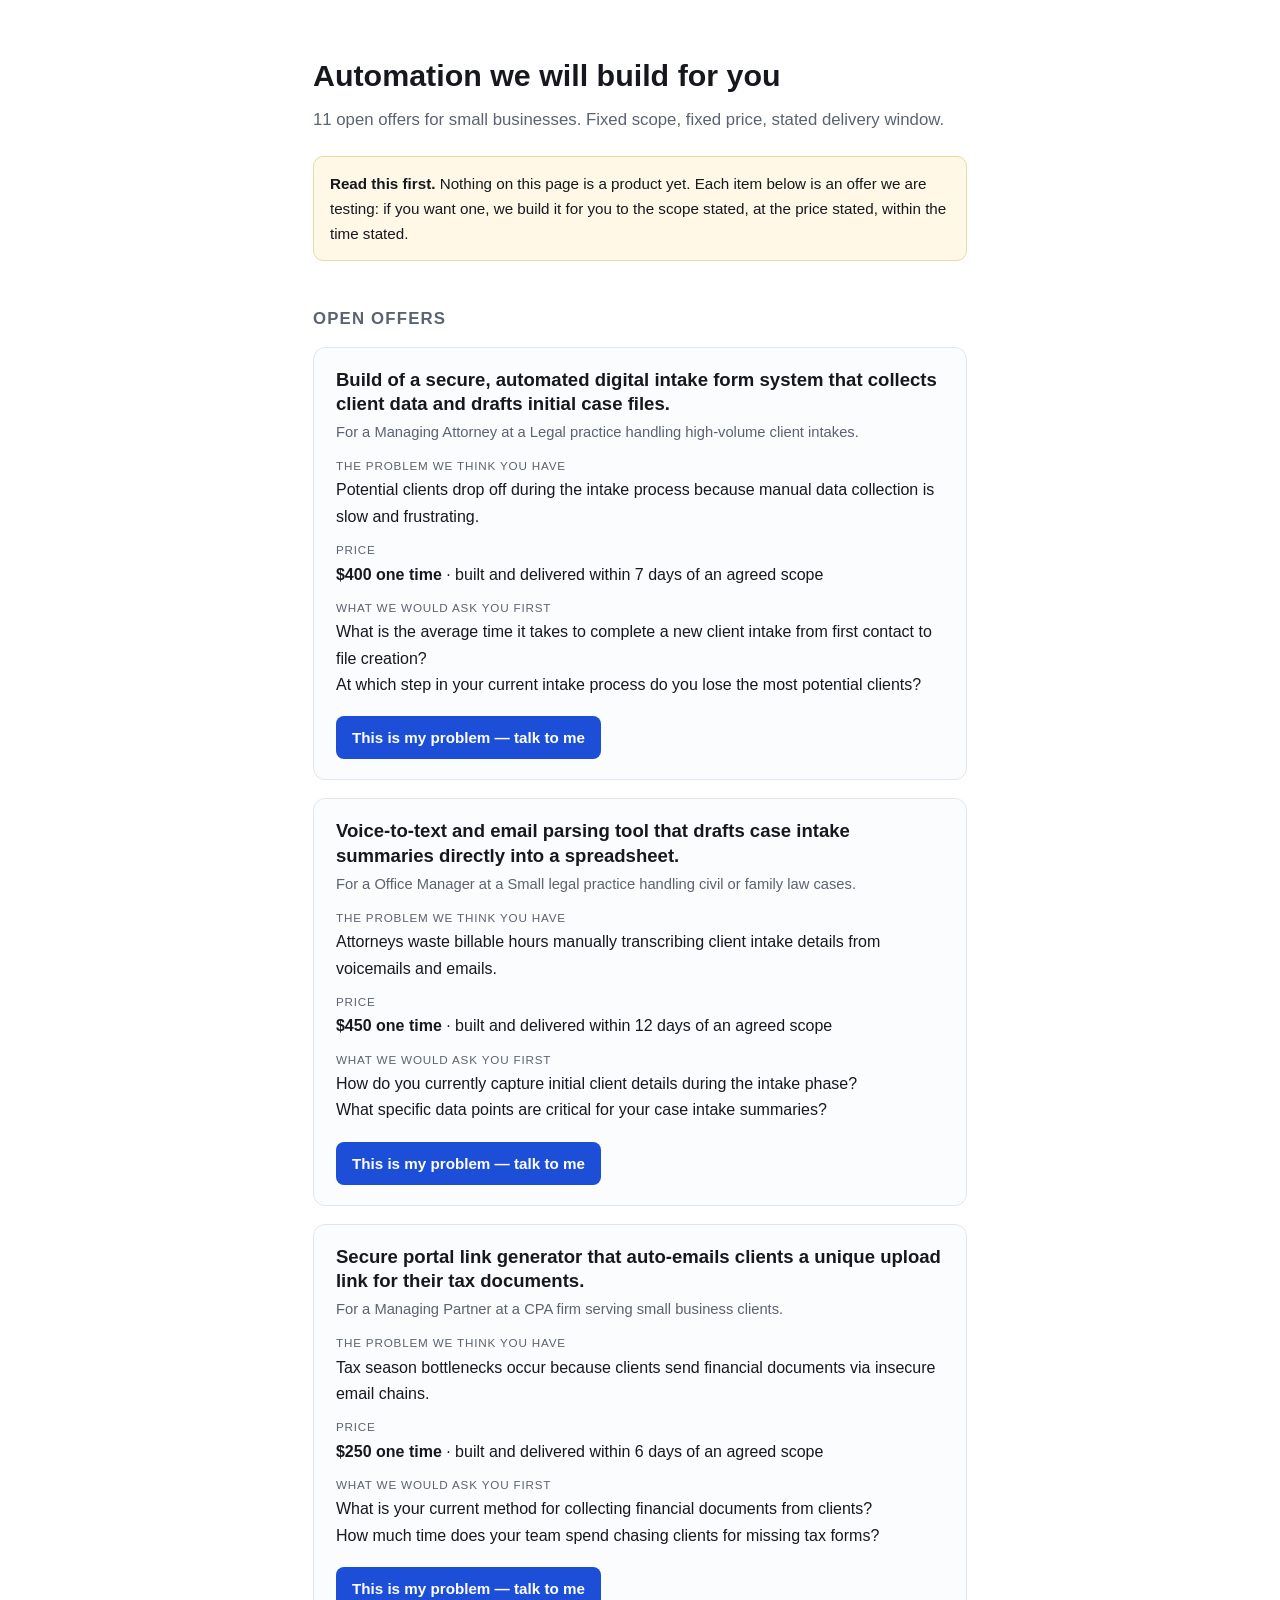
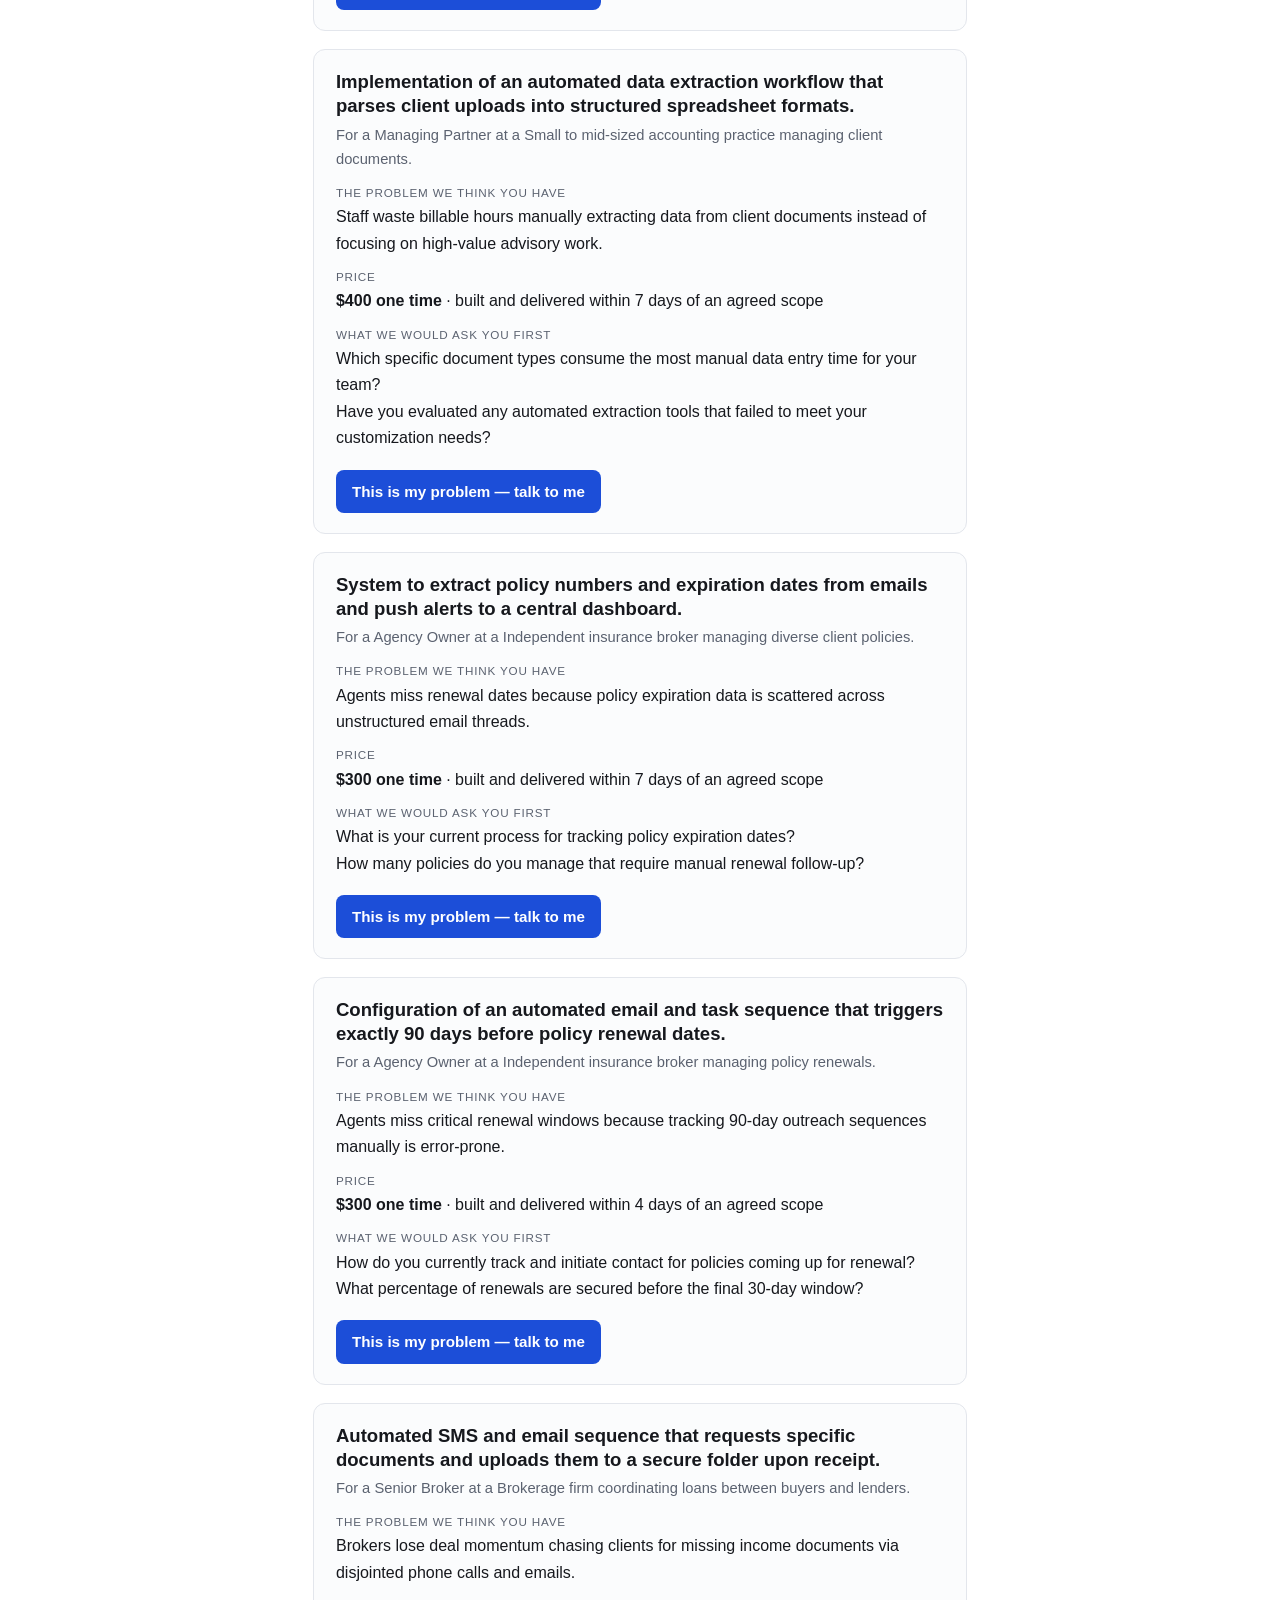
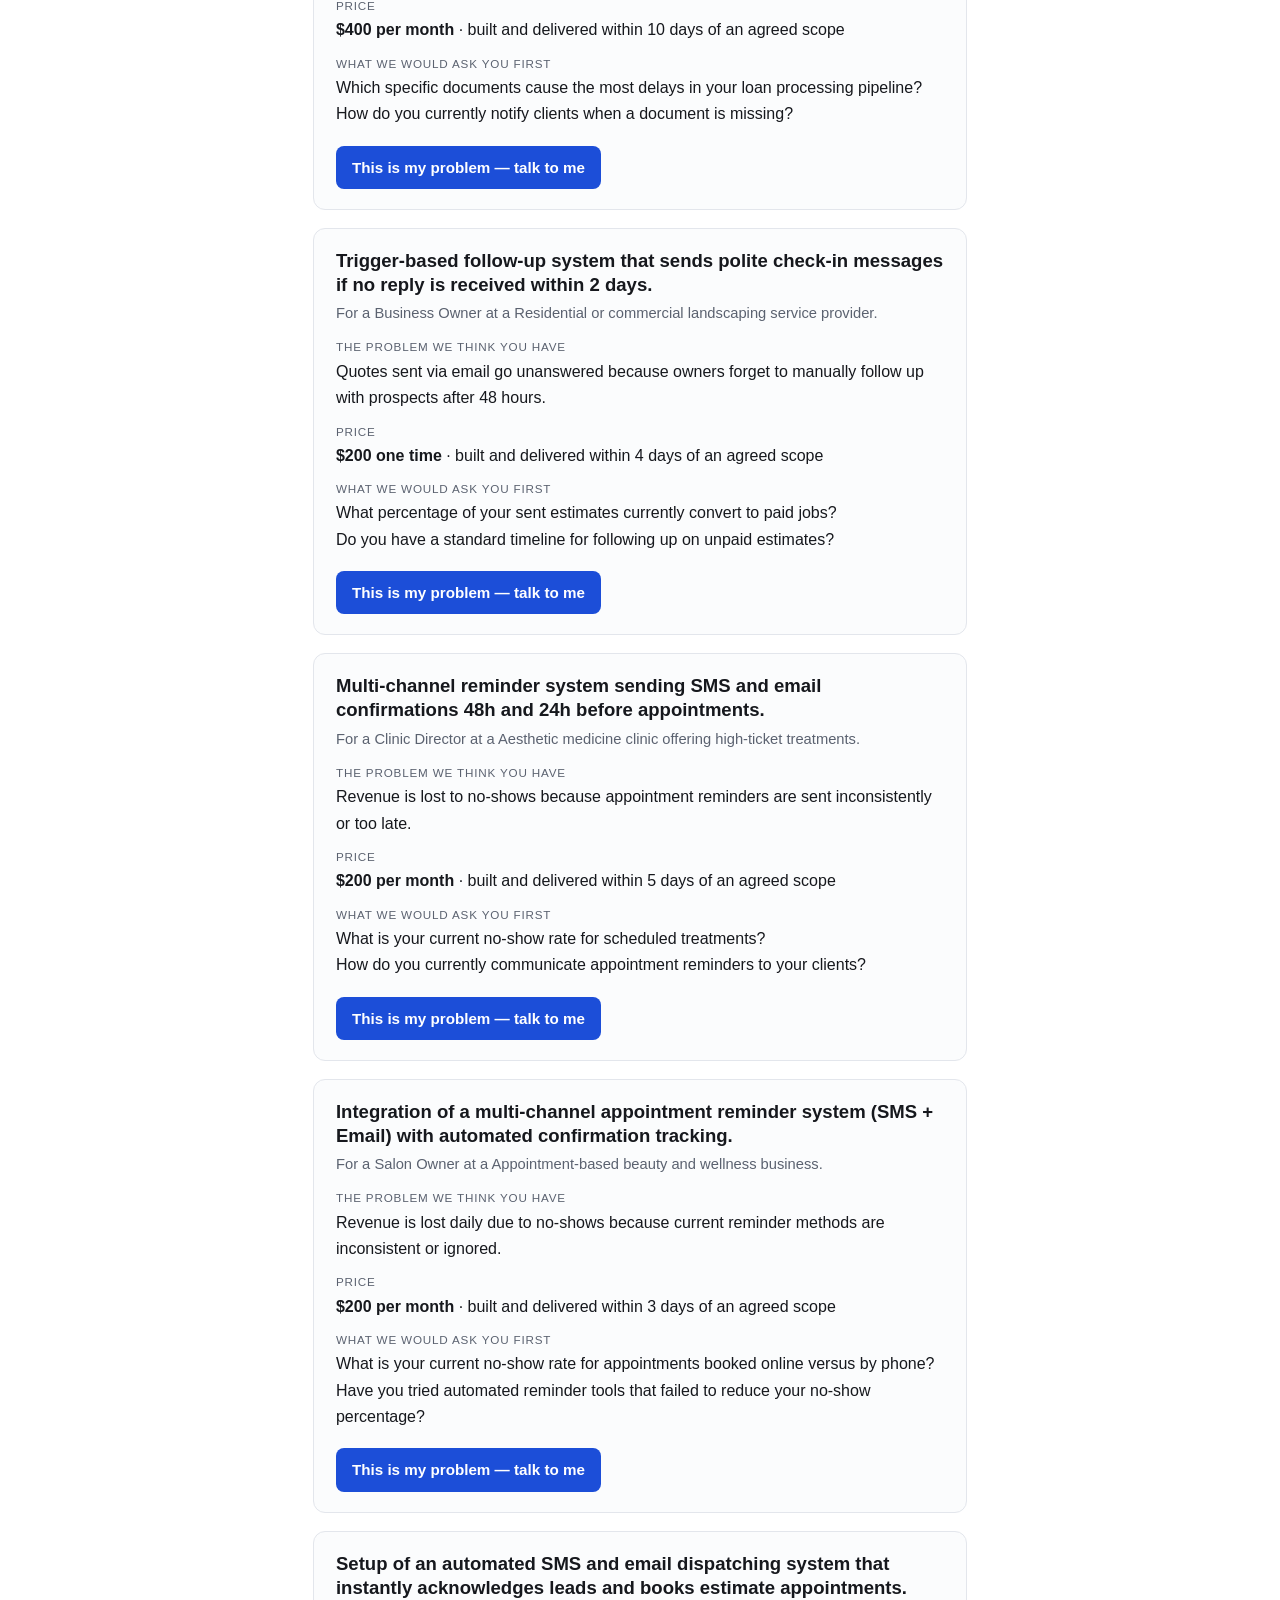
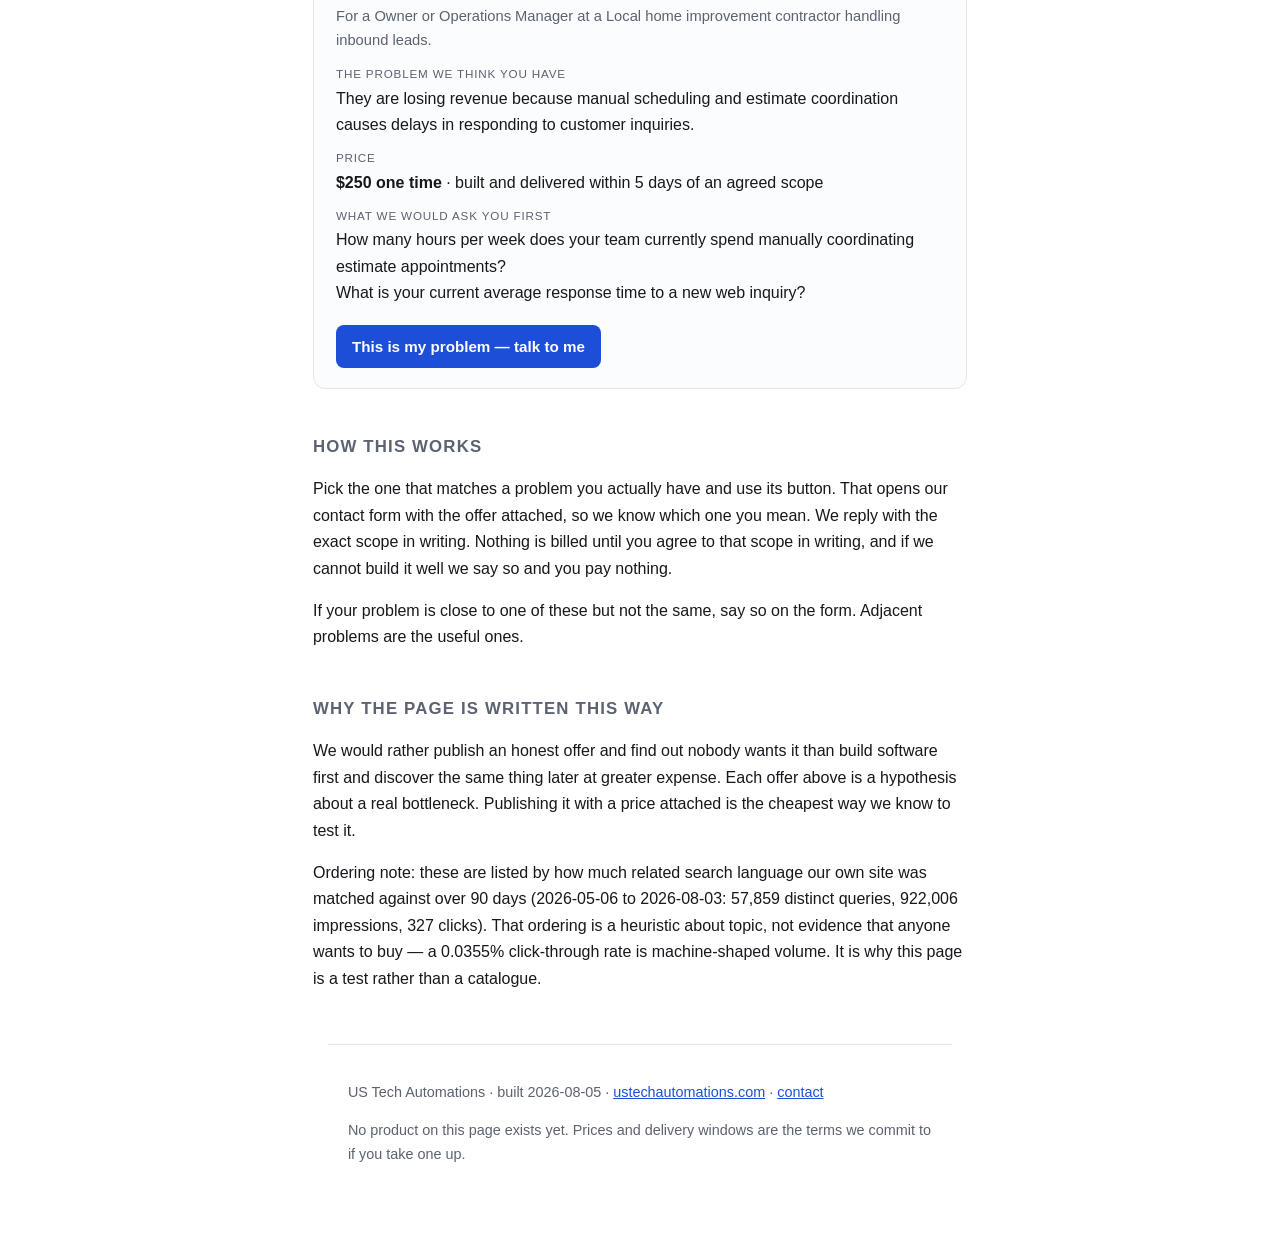
==== index.html @ 20fbf30a "Publish demand foundry offer test: 11 priced offers with named buyers Generated by outreach/foundry/" ====
<!doctype html>
<html lang="en">
<head>
<meta charset="utf-8">
<meta name="viewport" content="width=device-width,initial-scale=1">
<title>Automation we will build for you &mdash; 11 open offers | US Tech Automations</title>
<meta name="description" content="11 specific automation builds we are offering to small businesses, each with a fixed price, a fixed scope and a delivery window. Nothing here is a product yet.">
<link rel="canonical" href="https://ustechautomations.github.io/demand-foundry-offers/">
<meta property="og:title" content="Automation we will build for you — 11 open offers">
<meta property="og:description" content="Fixed price, fixed scope, stated delivery window. Nothing here is a product yet.">
<meta property="og:type" content="website">
<meta property="og:url" content="https://ustechautomations.github.io/demand-foundry-offers/">
<style>
:root{--bg:#ffffff;--fg:#16181d;--muted:#5b6270;--line:#e3e6ec;--card:#fbfcfd;
--accent:#1c4ed8;--accent-fg:#ffffff;--warn-bg:#fff8e6;--warn-line:#e8d9a8}
@media (prefers-color-scheme:dark){:root{--bg:#0f1115;--fg:#e8eaef;--muted:#9aa3b2;
--line:#262b34;--card:#161922;--accent:#6f9bff;--accent-fg:#0f1115;
--warn-bg:#241f10;--warn-line:#4a3f1d}}
*{box-sizing:border-box}
body{margin:0;background:var(--bg);color:var(--fg);
font:16px/1.65 -apple-system,BlinkMacSystemFont,"Segoe UI",Roboto,Helvetica,Arial,sans-serif}
.wrap{max-width:notused}
main,header,footer{max-width:78ch;margin:0 auto;padding:0 20px}
header{padding-top:56px}
h1{font-size:1.9rem;line-height:1.25;margin:0 0 12px}
.sub{color:var(--muted);font-size:1.05rem;margin:0 0 22px}
.note{background:var(--warn-bg);border:1px solid var(--warn-line);
border-radius:10px;padding:14px 16px;margin:0 0 34px;font-size:.95rem}
h2.sec{font-size:1.05rem;text-transform:uppercase;letter-spacing:.07em;
color:var(--muted);margin:44px 0 14px;font-weight:600}
.card{border:1px solid var(--line);background:var(--card);border-radius:12px;
padding:20px 22px;margin:0 0 18px}
.card h3{margin:0 0 4px;font-size:1.16rem;line-height:1.3}
.who{color:var(--muted);font-size:.92rem;margin:0 0 12px}
.row{margin:0 0 10px}
.lbl{display:block;font-size:.73rem;text-transform:uppercase;letter-spacing:.07em;
color:var(--muted);margin-bottom:2px}
.price{font-variant-numeric:tabular-nums;font-weight:600}
.cta{display:inline-block;margin-top:8px;background:var(--accent);
color:var(--accent-fg);text-decoration:none;padding:9px 16px;border-radius:8px;
font-weight:600;font-size:.95rem}
.cta:hover{filter:brightness(1.08)}
footer{color:var(--muted);font-size:.9rem;border-top:1px solid var(--line);
margin-top:52px;padding-top:22px;padding-bottom:60px}
a{color:var(--accent)}
code{background:var(--card);border:1px solid var(--line);border-radius:4px;
padding:1px 5px;font-size:.88em}
</style>
</head>
<body>
<header>
  <h1>Automation we will build for you</h1>
  <p class="sub">11 open offers for small businesses. Fixed scope, fixed price,
     stated delivery window.</p>
  <div class="note"><strong>Read this first.</strong> Nothing on this page is a product yet. Each item below is an offer we are testing: if you want one, we build it for you to the scope stated, at the price stated, within the time stated.</div>
</header>
<main>
  <h2 class="sec">Open offers</h2>
      <article class="card" id="law-firm-client-intake-automation">
        <h3>Build of a secure, automated digital intake form system that collects client data and drafts initial case files.</h3>
        <p class="who">For a Managing Attorney at a Legal practice handling high-volume client intakes.</p>
        <div class="row"><span class="lbl">The problem we think you have</span>
          Potential clients drop off during the intake process because manual data collection is slow and frustrating.</div>
        <div class="row"><span class="lbl">Price</span>
          <span class="price">$400 one time</span>
          &middot; built and delivered within 7 days
          of an agreed scope</div>
        <div class='row'><span class='lbl'>What we would ask you first</span><div>What is the average time it takes to complete a new client intake from first contact to file creation?</div> <div>At which step in your current intake process do you lose the most potential clients?</div></div>
        <a class="cta" href="https://ustechautomations.com/partner?interest=law-firm-client-intake-automation">This is my problem &mdash; talk to me</a>
      </article>
      <article class="card" id="law-firm-intake-form-automation">
        <h3>Voice-to-text and email parsing tool that drafts case intake summaries directly into a spreadsheet.</h3>
        <p class="who">For a Office Manager at a Small legal practice handling civil or family law cases.</p>
        <div class="row"><span class="lbl">The problem we think you have</span>
          Attorneys waste billable hours manually transcribing client intake details from voicemails and emails.</div>
        <div class="row"><span class="lbl">Price</span>
          <span class="price">$450 one time</span>
          &middot; built and delivered within 12 days
          of an agreed scope</div>
        <div class='row'><span class='lbl'>What we would ask you first</span><div>How do you currently capture initial client details during the intake phase?</div> <div>What specific data points are critical for your case intake summaries?</div></div>
        <a class="cta" href="https://ustechautomations.com/partner?interest=law-firm-intake-form-automation">This is my problem &mdash; talk to me</a>
      </article>
      <article class="card" id="accountant-client-document-gateway">
        <h3>Secure portal link generator that auto-emails clients a unique upload link for their tax documents.</h3>
        <p class="who">For a Managing Partner at a CPA firm serving small business clients.</p>
        <div class="row"><span class="lbl">The problem we think you have</span>
          Tax season bottlenecks occur because clients send financial documents via insecure email chains.</div>
        <div class="row"><span class="lbl">Price</span>
          <span class="price">$250 one time</span>
          &middot; built and delivered within 6 days
          of an agreed scope</div>
        <div class='row'><span class='lbl'>What we would ask you first</span><div>What is your current method for collecting financial documents from clients?</div> <div>How much time does your team spend chasing clients for missing tax forms?</div></div>
        <a class="cta" href="https://ustechautomations.com/partner?interest=accountant-client-document-gateway">This is my problem &mdash; talk to me</a>
      </article>
      <article class="card" id="accounting-firm-doc-extraction-pipeline">
        <h3>Implementation of an automated data extraction workflow that parses client uploads into structured spreadsheet formats.</h3>
        <p class="who">For a Managing Partner at a Small to mid-sized accounting practice managing client documents.</p>
        <div class="row"><span class="lbl">The problem we think you have</span>
          Staff waste billable hours manually extracting data from client documents instead of focusing on high-value advisory work.</div>
        <div class="row"><span class="lbl">Price</span>
          <span class="price">$400 one time</span>
          &middot; built and delivered within 7 days
          of an agreed scope</div>
        <div class='row'><span class='lbl'>What we would ask you first</span><div>Which specific document types consume the most manual data entry time for your team?</div> <div>Have you evaluated any automated extraction tools that failed to meet your customization needs?</div></div>
        <a class="cta" href="https://ustechautomations.com/partner?interest=accounting-firm-doc-extraction-pipeline">This is my problem &mdash; talk to me</a>
      </article>
      <article class="card" id="insurance-agency-policy-renewal-tracker">
        <h3>System to extract policy numbers and expiration dates from emails and push alerts to a central dashboard.</h3>
        <p class="who">For a Agency Owner at a Independent insurance broker managing diverse client policies.</p>
        <div class="row"><span class="lbl">The problem we think you have</span>
          Agents miss renewal dates because policy expiration data is scattered across unstructured email threads.</div>
        <div class="row"><span class="lbl">Price</span>
          <span class="price">$300 one time</span>
          &middot; built and delivered within 7 days
          of an agreed scope</div>
        <div class='row'><span class='lbl'>What we would ask you first</span><div>What is your current process for tracking policy expiration dates?</div> <div>How many policies do you manage that require manual renewal follow-up?</div></div>
        <a class="cta" href="https://ustechautomations.com/partner?interest=insurance-agency-policy-renewal-tracker">This is my problem &mdash; talk to me</a>
      </article>
      <article class="card" id="insurance-agency-renewal-sequence-bot">
        <h3>Configuration of an automated email and task sequence that triggers exactly 90 days before policy renewal dates.</h3>
        <p class="who">For a Agency Owner at a Independent insurance broker managing policy renewals.</p>
        <div class="row"><span class="lbl">The problem we think you have</span>
          Agents miss critical renewal windows because tracking 90-day outreach sequences manually is error-prone.</div>
        <div class="row"><span class="lbl">Price</span>
          <span class="price">$300 one time</span>
          &middot; built and delivered within 4 days
          of an agreed scope</div>
        <div class='row'><span class='lbl'>What we would ask you first</span><div>How do you currently track and initiate contact for policies coming up for renewal?</div> <div>What percentage of renewals are secured before the final 30-day window?</div></div>
        <a class="cta" href="https://ustechautomations.com/partner?interest=insurance-agency-renewal-sequence-bot">This is my problem &mdash; talk to me</a>
      </article>
      <article class="card" id="mortgage-broker-doc-collection-bot">
        <h3>Automated SMS and email sequence that requests specific documents and uploads them to a secure folder upon receipt.</h3>
        <p class="who">For a Senior Broker at a Brokerage firm coordinating loans between buyers and lenders.</p>
        <div class="row"><span class="lbl">The problem we think you have</span>
          Brokers lose deal momentum chasing clients for missing income documents via disjointed phone calls and emails.</div>
        <div class="row"><span class="lbl">Price</span>
          <span class="price">$400 per month</span>
          &middot; built and delivered within 10 days
          of an agreed scope</div>
        <div class='row'><span class='lbl'>What we would ask you first</span><div>Which specific documents cause the most delays in your loan processing pipeline?</div> <div>How do you currently notify clients when a document is missing?</div></div>
        <a class="cta" href="https://ustechautomations.com/partner?interest=mortgage-broker-doc-collection-bot">This is my problem &mdash; talk to me</a>
      </article>
      <article class="card" id="landscaper-estimate-follow-up-system">
        <h3>Trigger-based follow-up system that sends polite check-in messages if no reply is received within 2 days.</h3>
        <p class="who">For a Business Owner at a Residential or commercial landscaping service provider.</p>
        <div class="row"><span class="lbl">The problem we think you have</span>
          Quotes sent via email go unanswered because owners forget to manually follow up with prospects after 48 hours.</div>
        <div class="row"><span class="lbl">Price</span>
          <span class="price">$200 one time</span>
          &middot; built and delivered within 4 days
          of an agreed scope</div>
        <div class='row'><span class='lbl'>What we would ask you first</span><div>What percentage of your sent estimates currently convert to paid jobs?</div> <div>Do you have a standard timeline for following up on unpaid estimates?</div></div>
        <a class="cta" href="https://ustechautomations.com/partner?interest=landscaper-estimate-follow-up-system">This is my problem &mdash; talk to me</a>
      </article>
      <article class="card" id="medical-spa-appointment-reminder-flow">
        <h3>Multi-channel reminder system sending SMS and email confirmations 48h and 24h before appointments.</h3>
        <p class="who">For a Clinic Director at a Aesthetic medicine clinic offering high-ticket treatments.</p>
        <div class="row"><span class="lbl">The problem we think you have</span>
          Revenue is lost to no-shows because appointment reminders are sent inconsistently or too late.</div>
        <div class="row"><span class="lbl">Price</span>
          <span class="price">$200 per month</span>
          &middot; built and delivered within 5 days
          of an agreed scope</div>
        <div class='row'><span class='lbl'>What we would ask you first</span><div>What is your current no-show rate for scheduled treatments?</div> <div>How do you currently communicate appointment reminders to your clients?</div></div>
        <a class="cta" href="https://ustechautomations.com/partner?interest=medical-spa-appointment-reminder-flow">This is my problem &mdash; talk to me</a>
      </article>
      <article class="card" id="spa-salon-no-show-reduction-system">
        <h3>Integration of a multi-channel appointment reminder system (SMS + Email) with automated confirmation tracking.</h3>
        <p class="who">For a Salon Owner at a Appointment-based beauty and wellness business.</p>
        <div class="row"><span class="lbl">The problem we think you have</span>
          Revenue is lost daily due to no-shows because current reminder methods are inconsistent or ignored.</div>
        <div class="row"><span class="lbl">Price</span>
          <span class="price">$200 per month</span>
          &middot; built and delivered within 3 days
          of an agreed scope</div>
        <div class='row'><span class='lbl'>What we would ask you first</span><div>What is your current no-show rate for appointments booked online versus by phone?</div> <div>Have you tried automated reminder tools that failed to reduce your no-show percentage?</div></div>
        <a class="cta" href="https://ustechautomations.com/partner?interest=spa-salon-no-show-reduction-system">This is my problem &mdash; talk to me</a>
      </article>
      <article class="card" id="window-install-lead-response-automation">
        <h3>Setup of an automated SMS and email dispatching system that instantly acknowledges leads and books estimate appointments.</h3>
        <p class="who">For a Owner or Operations Manager at a Local home improvement contractor handling inbound leads.</p>
        <div class="row"><span class="lbl">The problem we think you have</span>
          They are losing revenue because manual scheduling and estimate coordination causes delays in responding to customer inquiries.</div>
        <div class="row"><span class="lbl">Price</span>
          <span class="price">$250 one time</span>
          &middot; built and delivered within 5 days
          of an agreed scope</div>
        <div class='row'><span class='lbl'>What we would ask you first</span><div>How many hours per week does your team currently spend manually coordinating estimate appointments?</div> <div>What is your current average response time to a new web inquiry?</div></div>
        <a class="cta" href="https://ustechautomations.com/partner?interest=window-install-lead-response-automation">This is my problem &mdash; talk to me</a>
      </article>
  <h2 class="sec">How this works</h2>
  <p>Pick the one that matches a problem you actually have and use its button.
     That opens our contact form with the offer attached, so we know which one
     you mean. We reply with the exact scope in writing. Nothing is billed
     until you agree to that scope in writing, and if we cannot build it well
     we say so and you pay nothing.</p>
  <p>If your problem is close to one of these but not the same, say so on the
     form. Adjacent problems are the useful ones.</p>
  <h2 class="sec">Why the page is written this way</h2>
  <p>We would rather publish an honest offer and find out nobody wants it than
     build software first and discover the same thing later at greater expense.
     Each offer above is a hypothesis about a real bottleneck. Publishing it
     with a price attached is the cheapest way we know to test it.</p>
  <p>Ordering note: these are listed by how much related search language our own site was matched against over 90 days (2026-05-06 to 2026-08-03: 57,859 distinct queries, 922,006 impressions, 327 clicks). That ordering is a heuristic about topic, not evidence that anyone wants to buy — a 0.0355% click-through rate is machine-shaped volume. It is why this page is a test rather than a catalogue.</p>
</main>
<footer>
  <p>US Tech Automations &middot; built 2026-08-05 &middot;
     <a href="https://ustechautomations.com/">ustechautomations.com</a> &middot;
     <a href="https://ustechautomations.com/partner">contact</a></p>
  <p>No product on this page exists yet. Prices and delivery windows are the
     terms we commit to if you take one up.</p>
</footer>
</body>
</html>
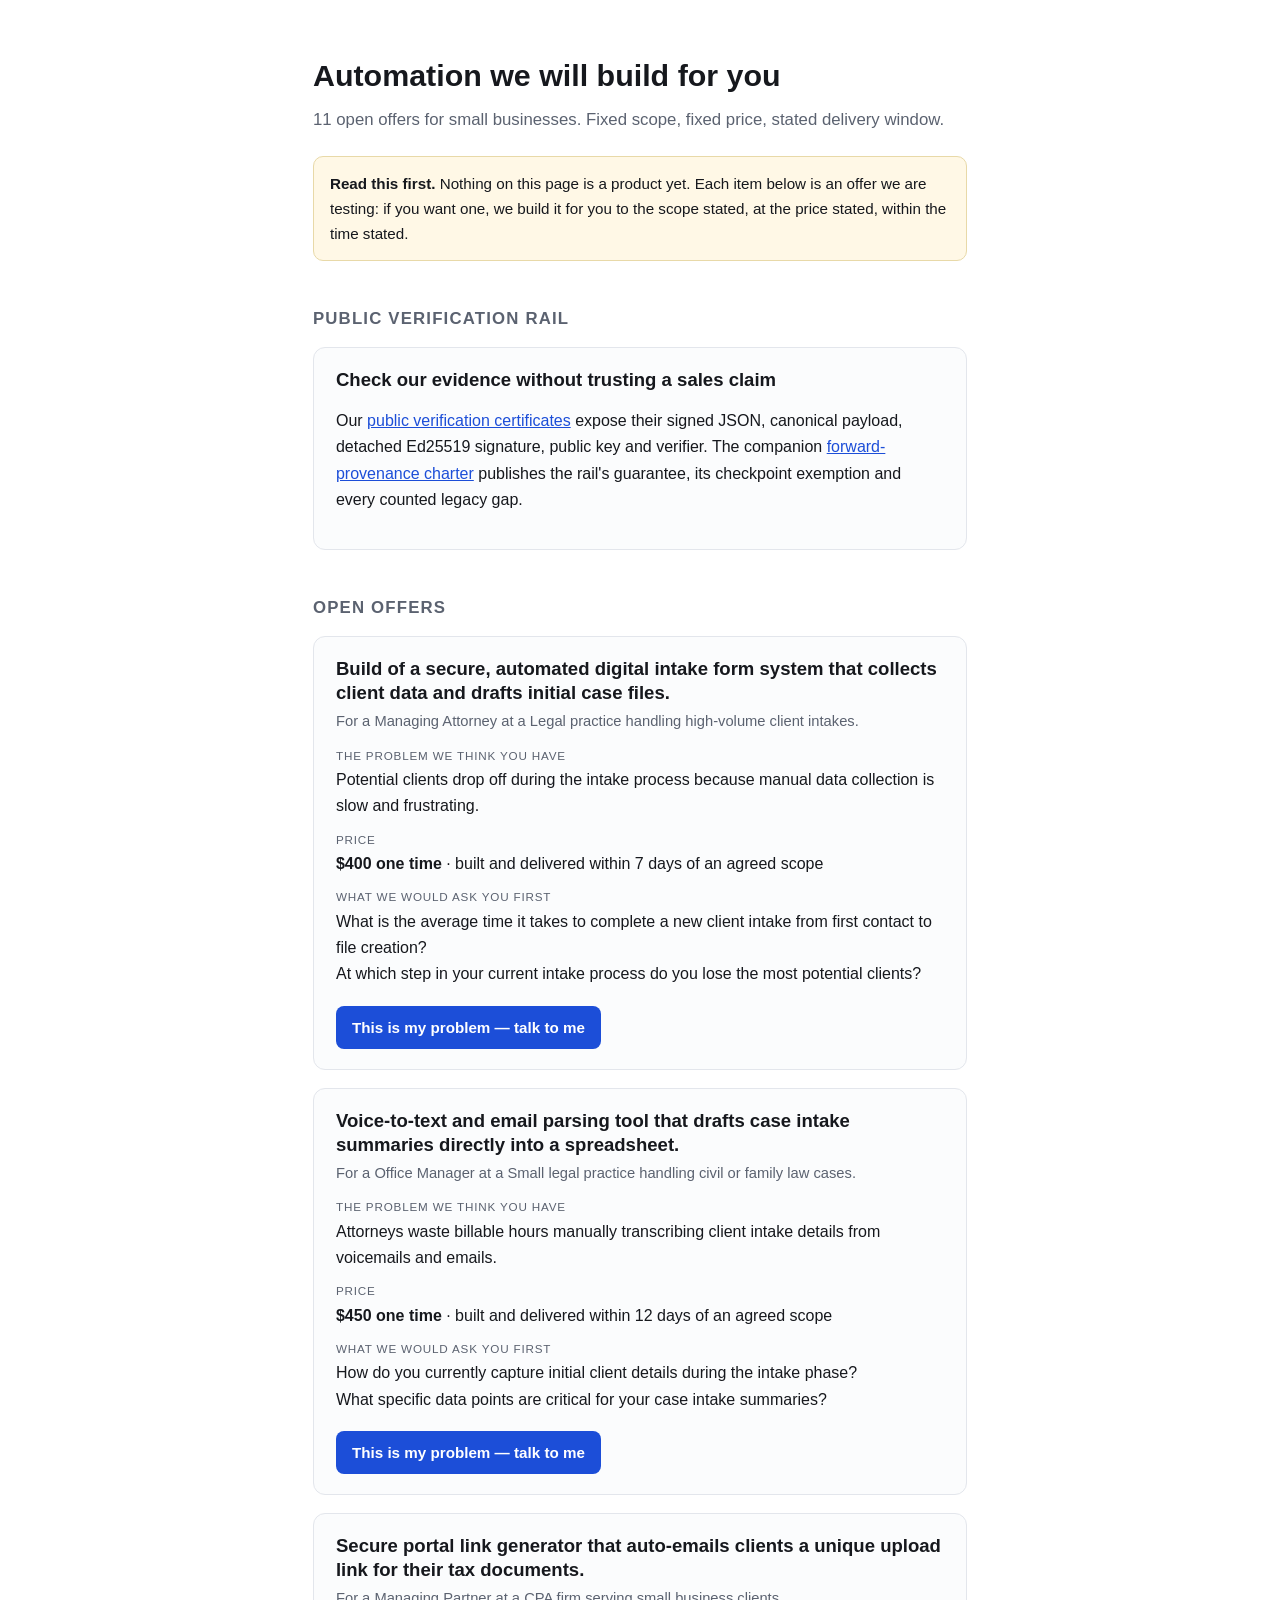
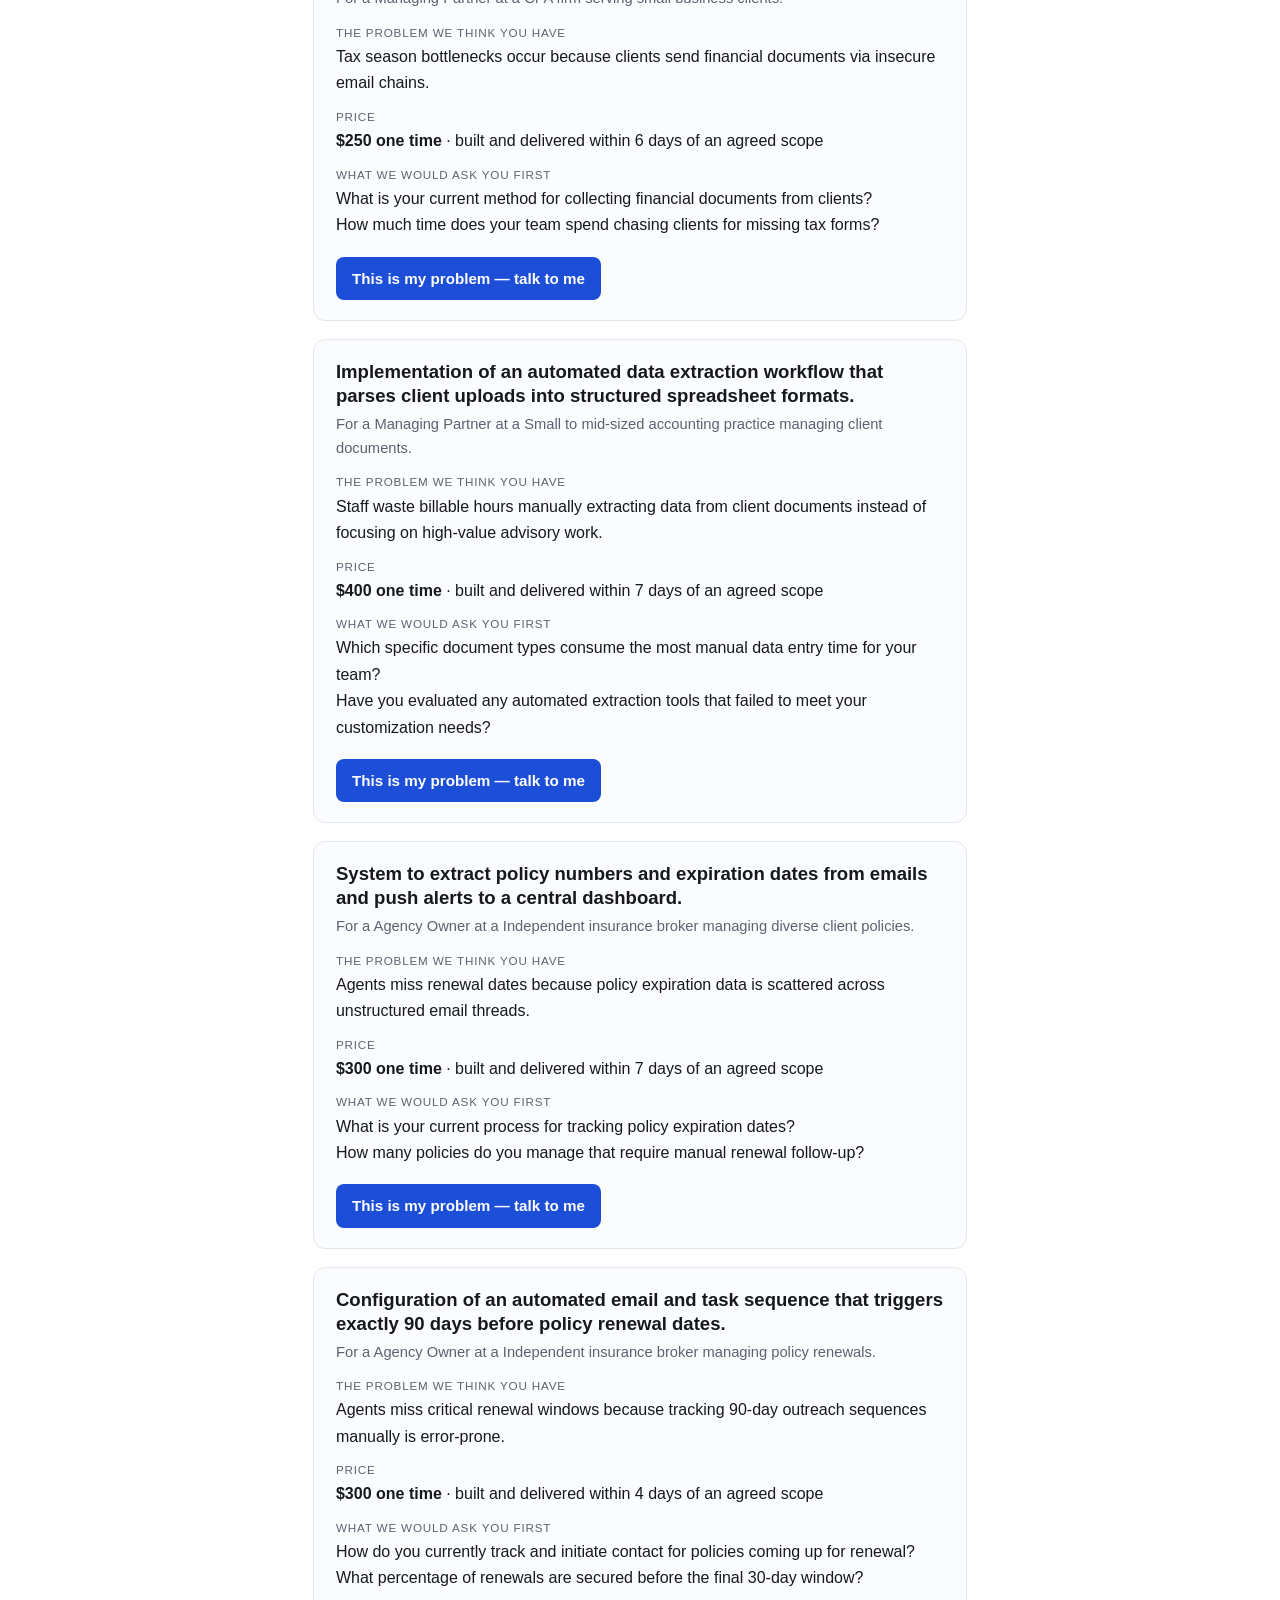
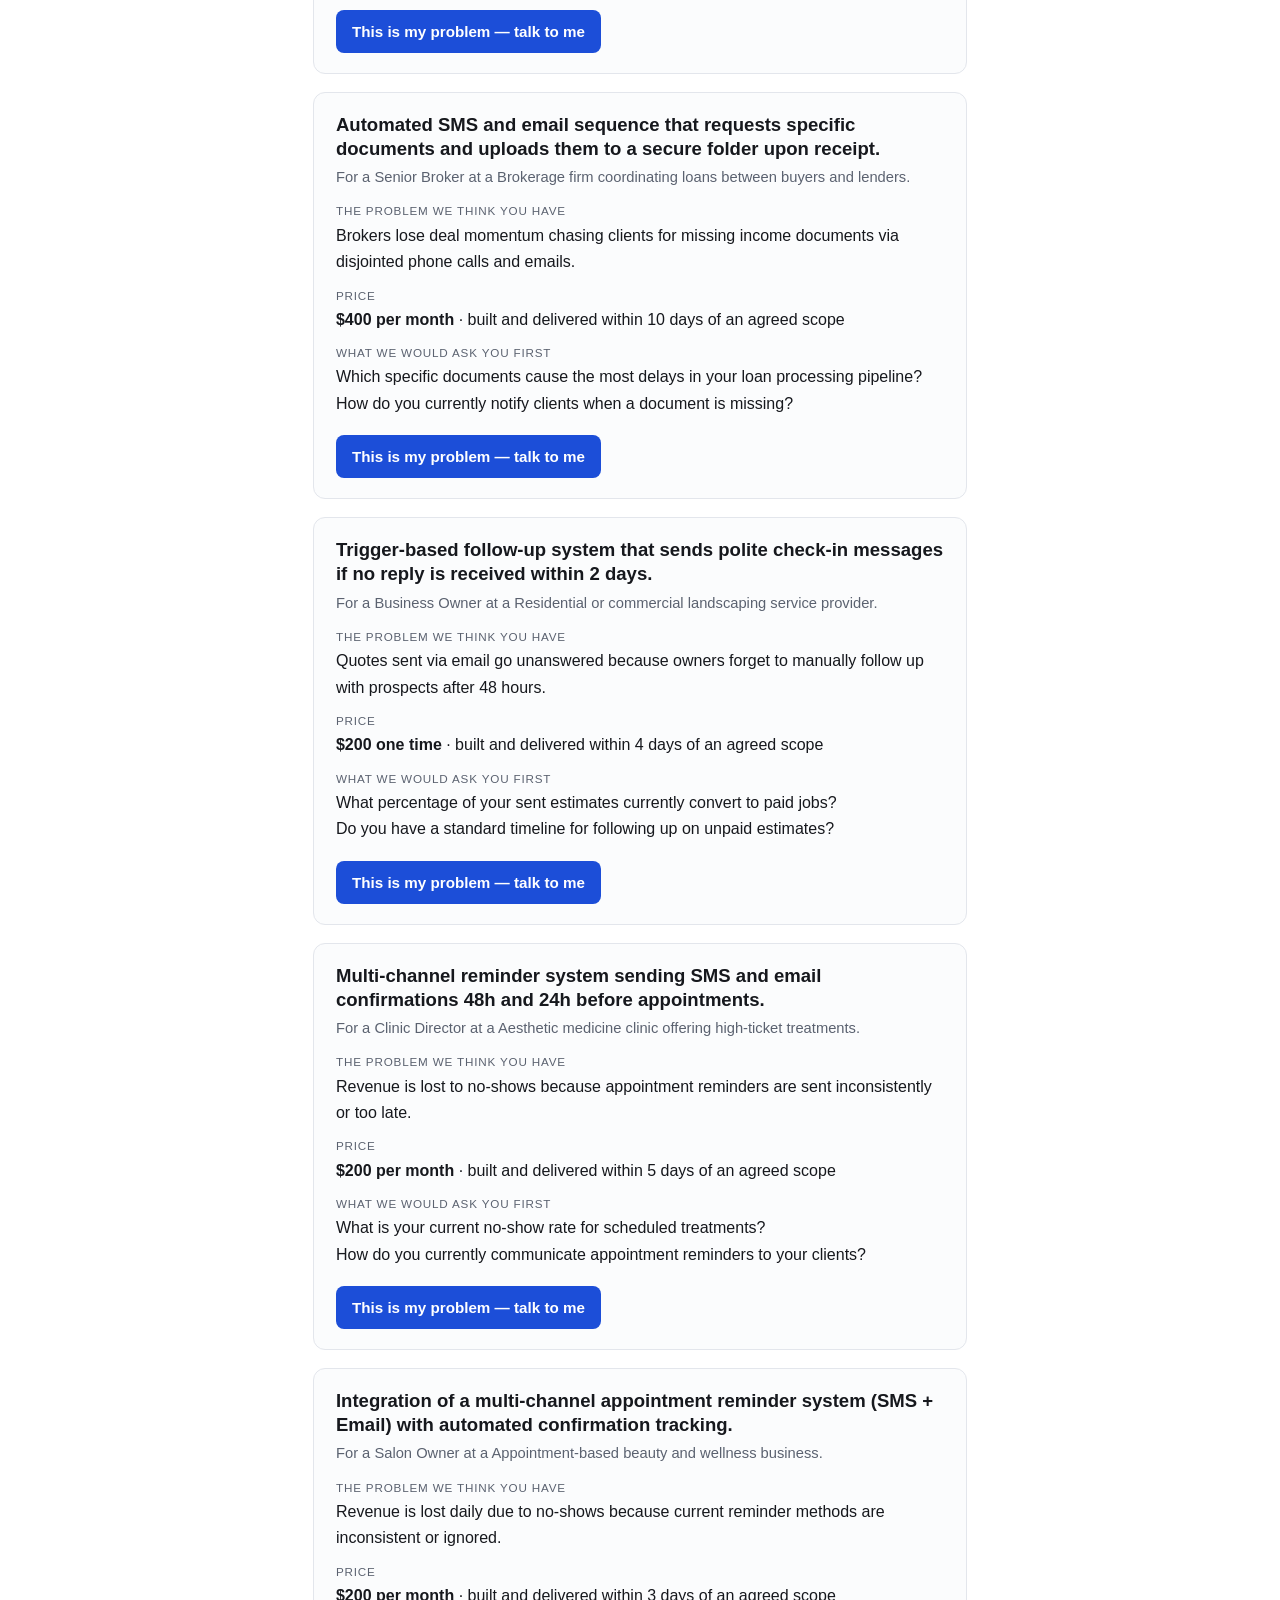
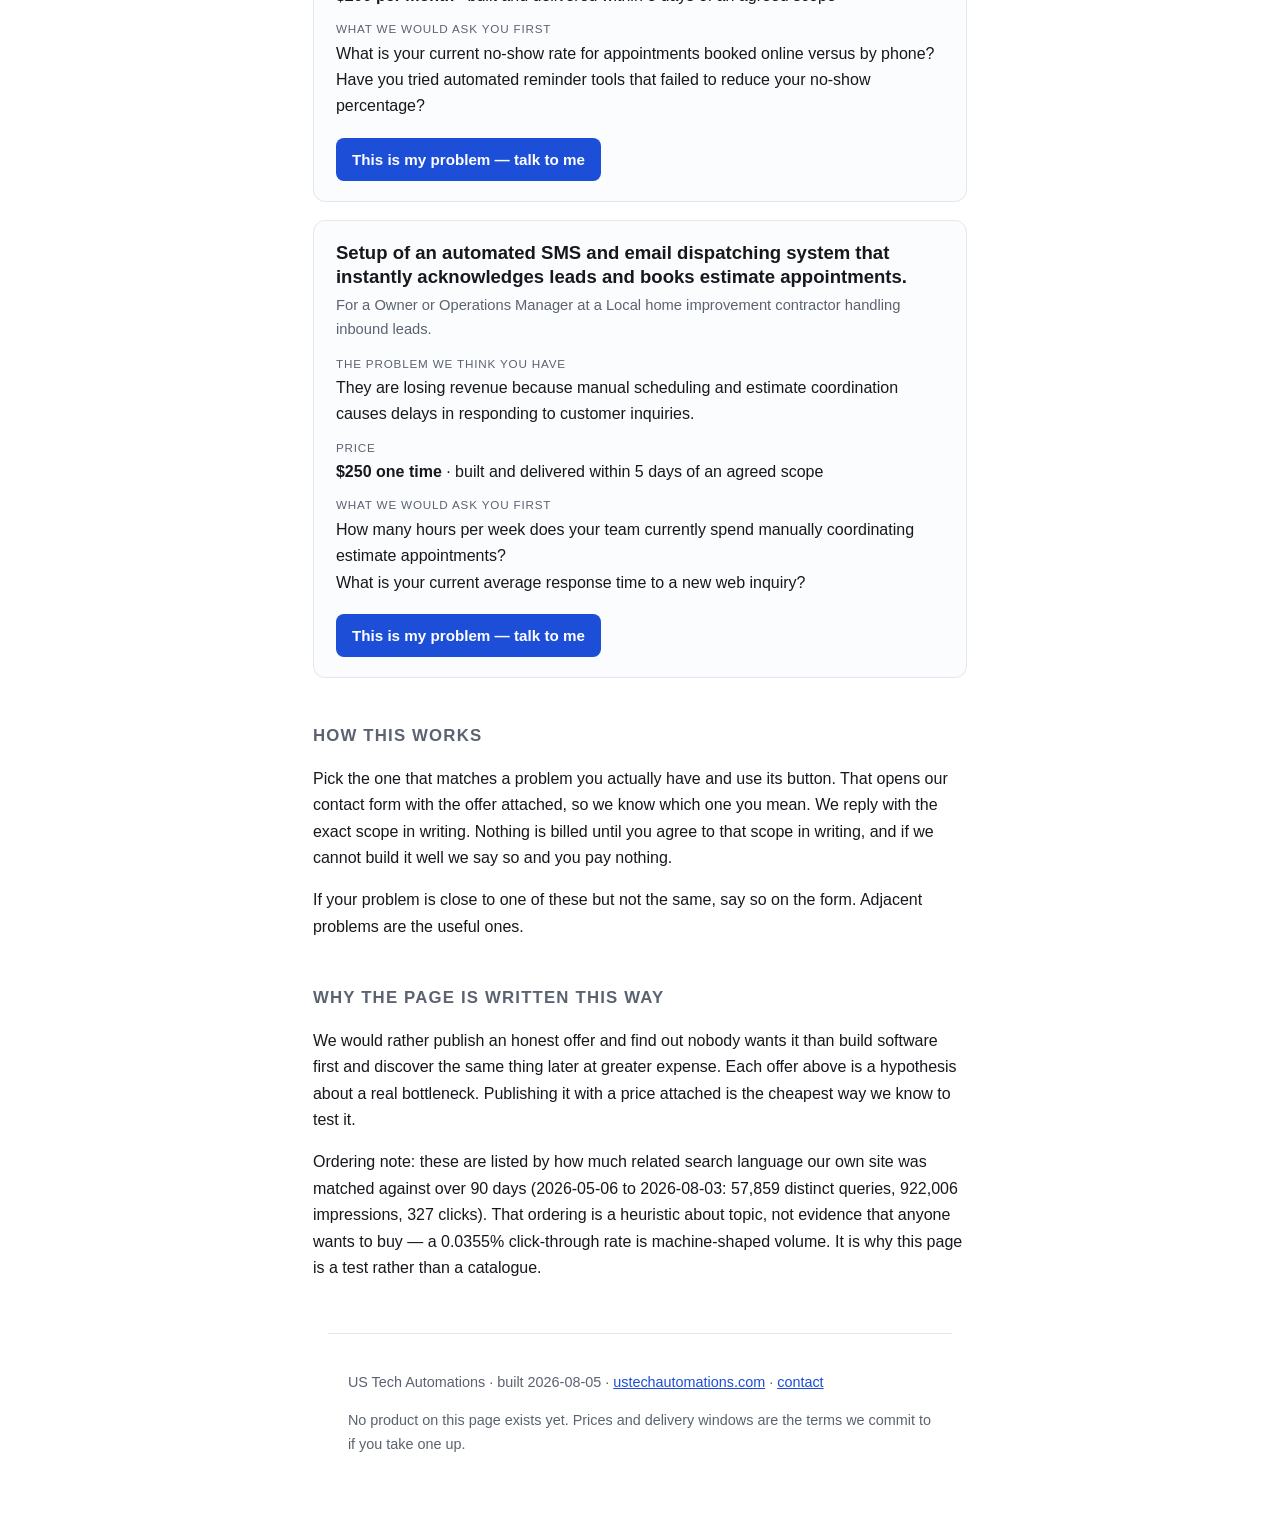
==== commit 6a4fe501: "feat: publish recountable provenance charter" ====
--- a/index.html
+++ b/index.html
@@ -5,11 +5,11 @@
 <meta name="viewport" content="width=device-width,initial-scale=1">
 <title>Automation we will build for you &mdash; 11 open offers | US Tech Automations</title>
 <meta name="description" content="11 specific automation builds we are offering to small businesses, each with a fixed price, a fixed scope and a delivery window. Nothing here is a product yet.">
-<link rel="canonical" href="https://ustechautomations.github.io/demand-foundry-offers/">
+<link rel="canonical" href="https://ustechautomations.com/offers">
 <meta property="og:title" content="Automation we will build for you — 11 open offers">
 <meta property="og:description" content="Fixed price, fixed scope, stated delivery window. Nothing here is a product yet.">
 <meta property="og:type" content="website">
-<meta property="og:url" content="https://ustechautomations.github.io/demand-foundry-offers/">
+<meta property="og:url" content="https://ustechautomations.com/offers">
 <style>
 :root{--bg:#ffffff;--fg:#16181d;--muted:#5b6270;--line:#e3e6ec;--card:#fbfcfd;
 --accent:#1c4ed8;--accent-fg:#ffffff;--warn-bg:#fff8e6;--warn-line:#e8d9a8}
@@ -55,6 +55,11 @@
   <div class="note"><strong>Read this first.</strong> Nothing on this page is a product yet. Each item below is an offer we are testing: if you want one, we build it for you to the scope stated, at the price stated, within the time stated.</div>
 </header>
 <main>
+  <h2 class="sec">Public verification rail</h2>
+  <div class="card">
+    <h3>Check our evidence without trusting a sales claim</h3>
+    <p>Our <a href="https://ustechautomations.com/offers/certificates/">public verification certificates</a> expose their signed JSON, canonical payload, detached Ed25519 signature, public key and verifier. The companion <a href="https://ustechautomations.com/offers/charter/">forward-provenance charter</a> publishes the rail's guarantee, its checkpoint exemption and every counted legacy gap.</p>
+  </div>
   <h2 class="sec">Open offers</h2>
       <article class="card" id="law-firm-client-intake-automation">
         <h3>Build of a secure, automated digital intake form system that collects client data and drafts initial case files.</h3>
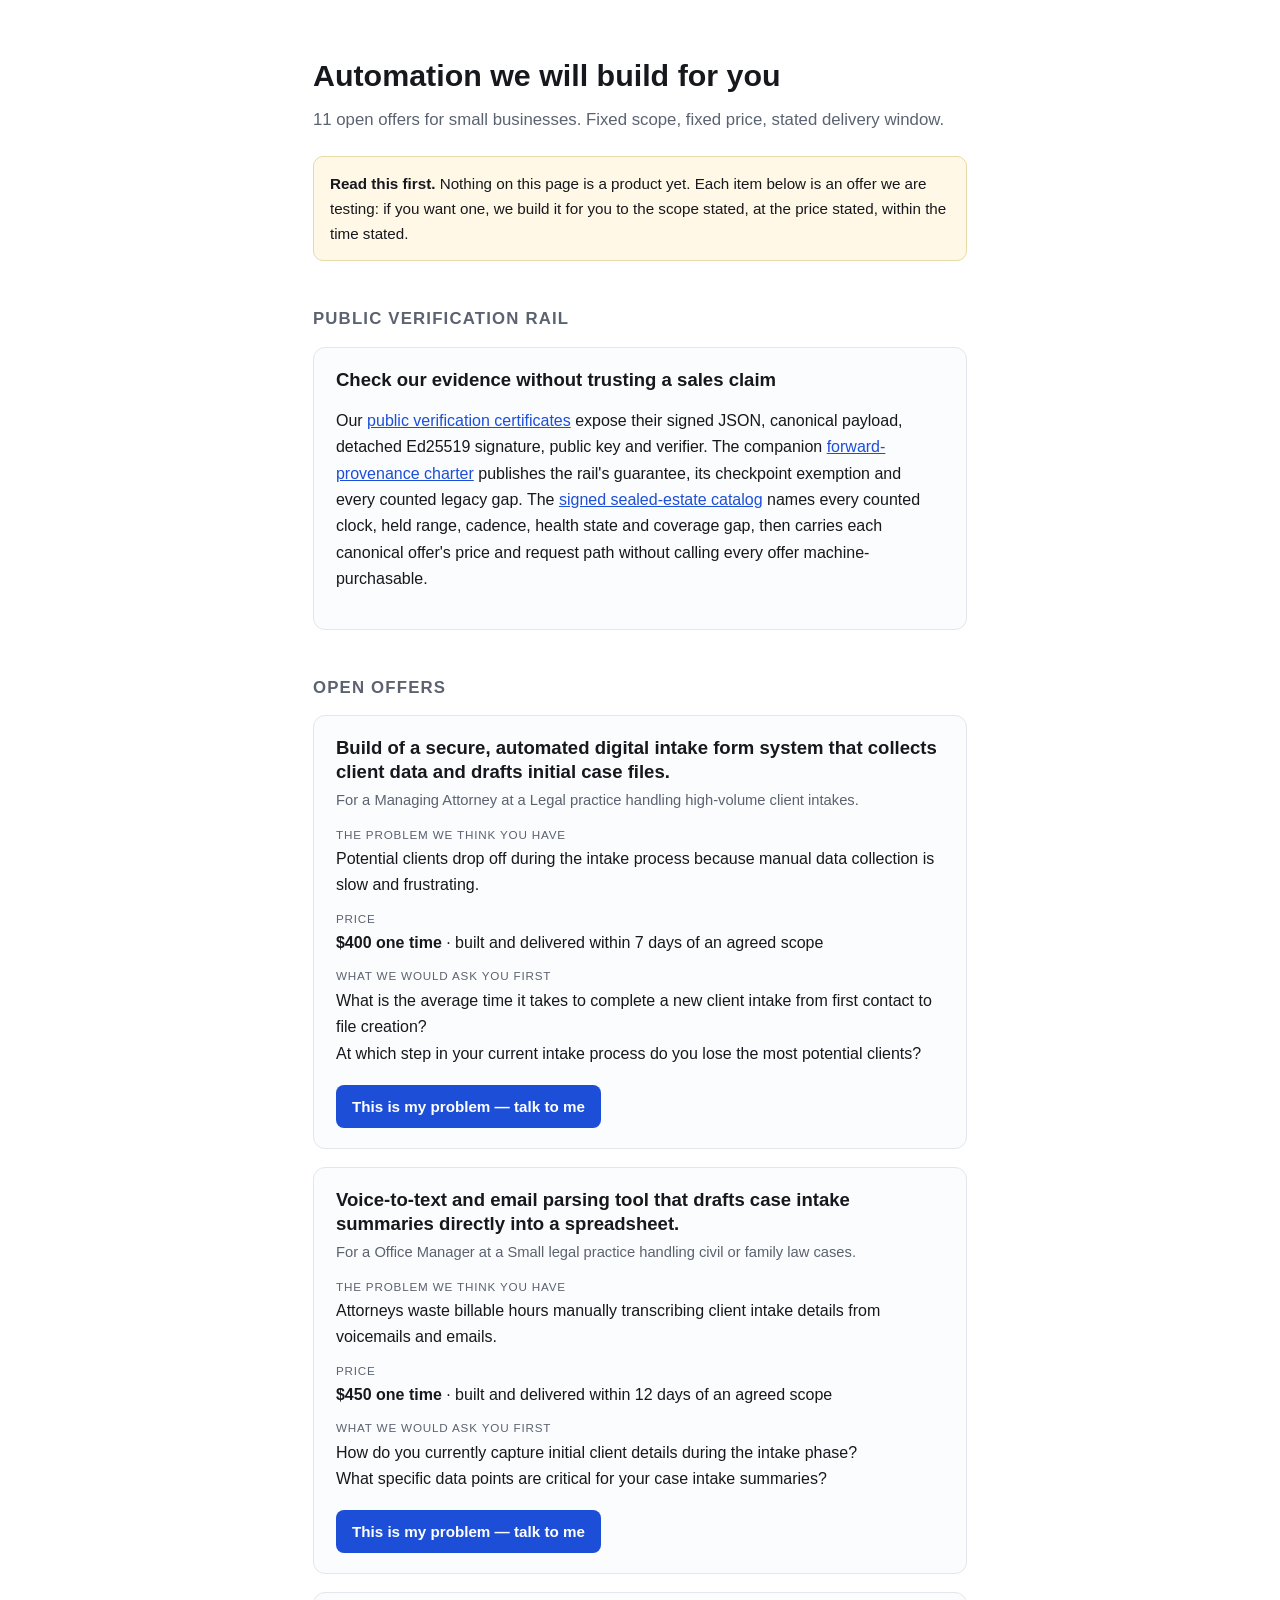
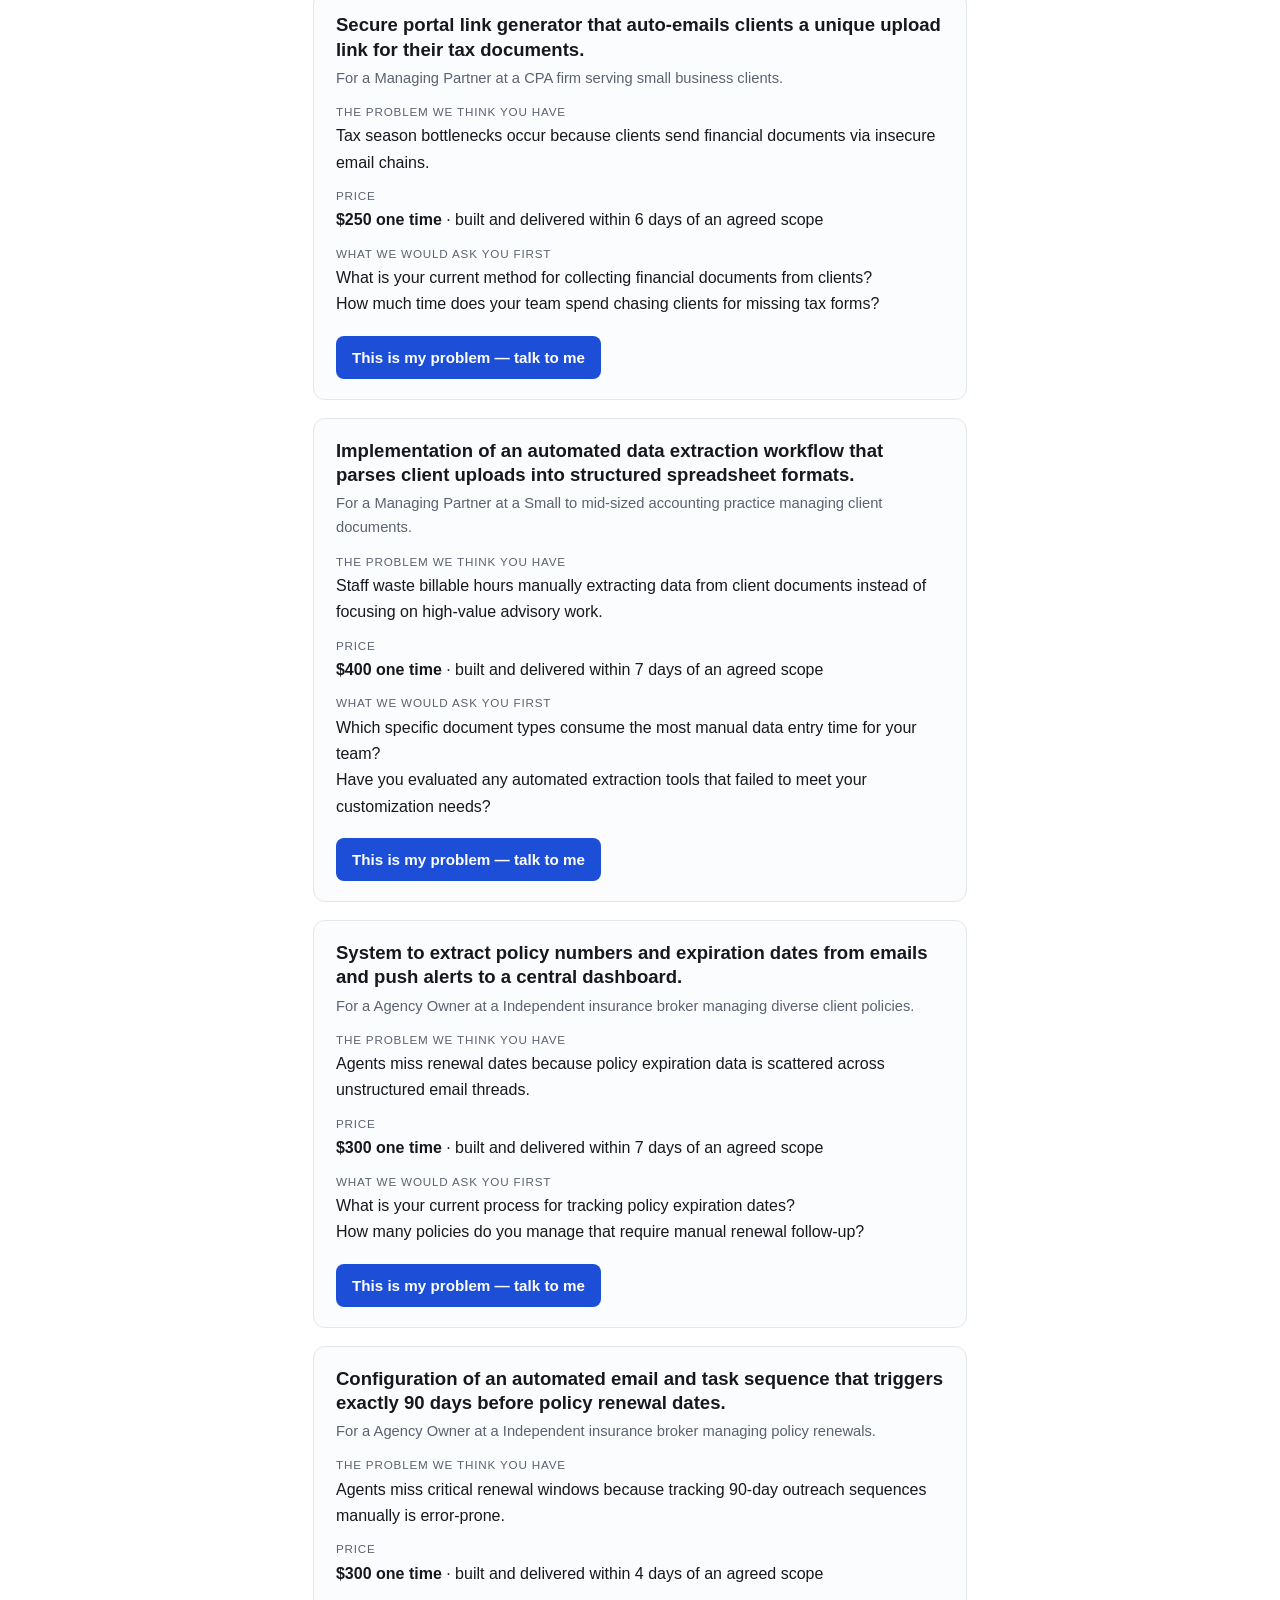
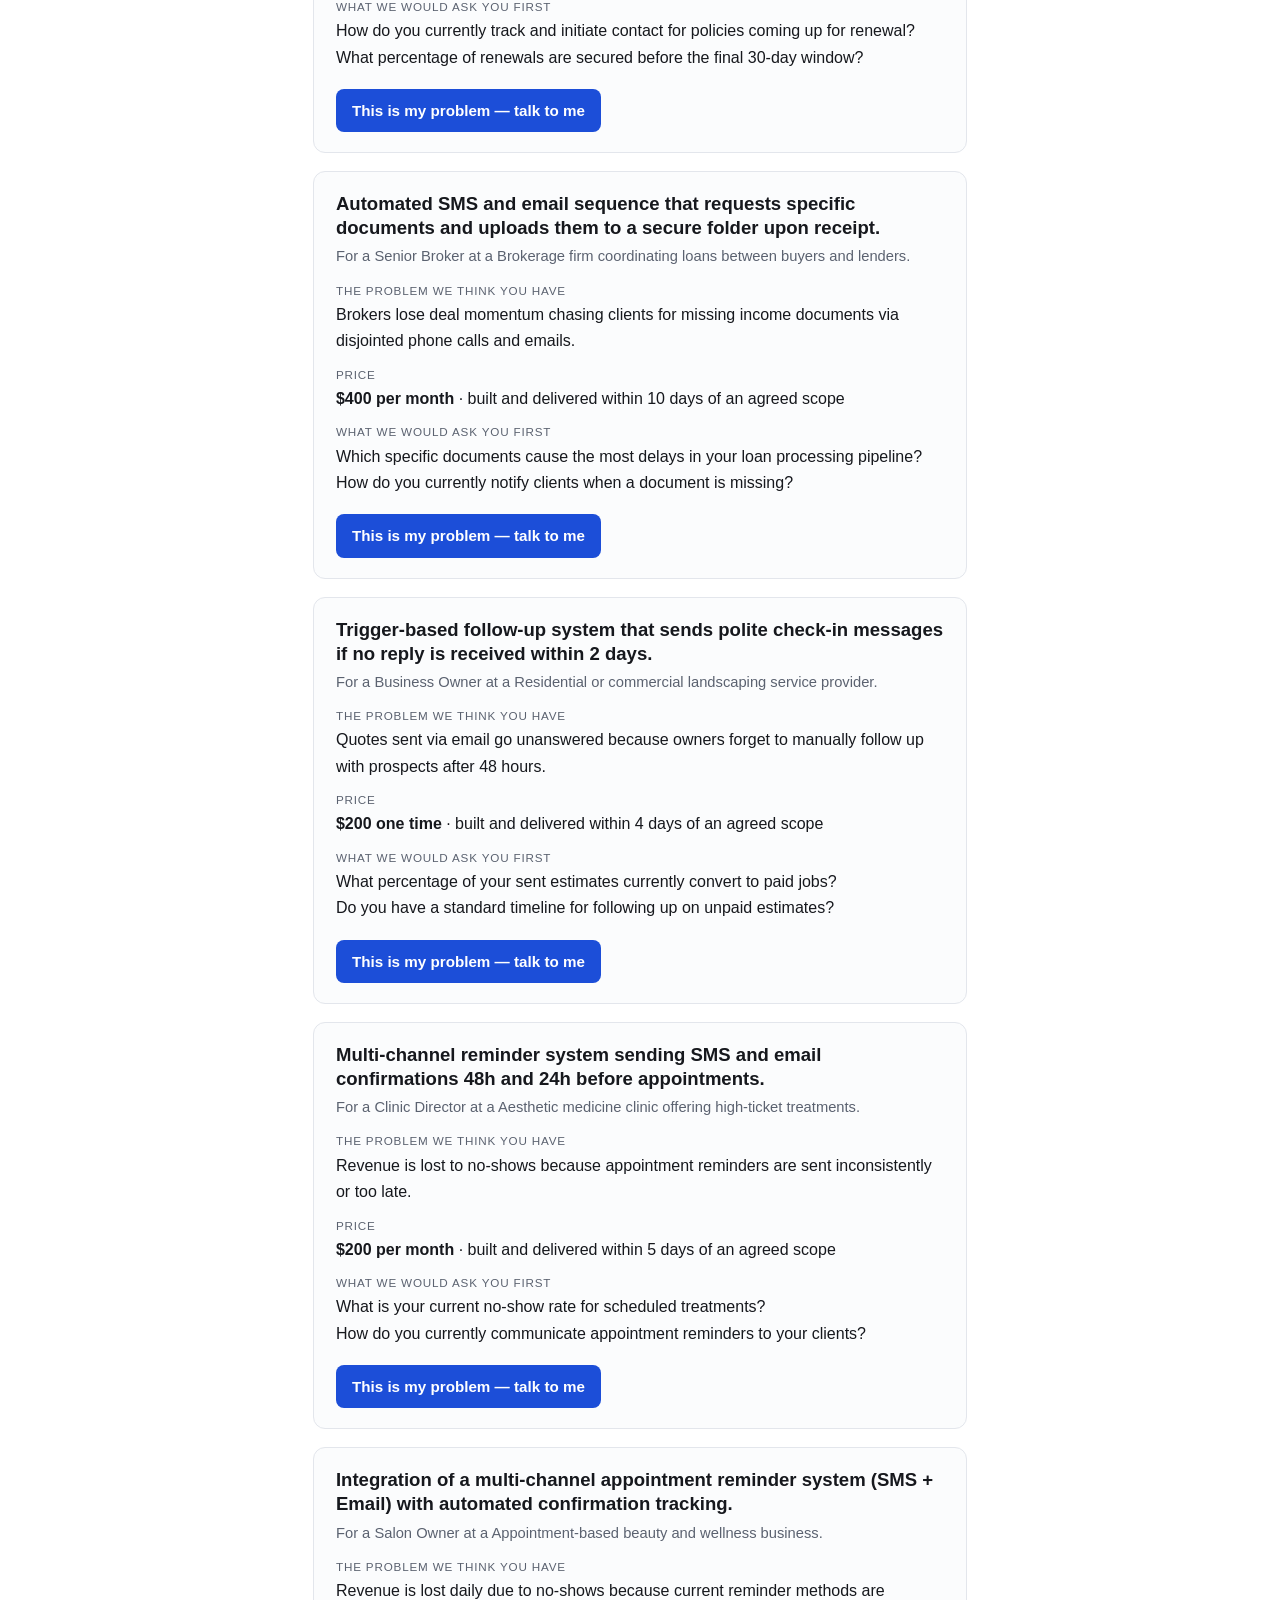
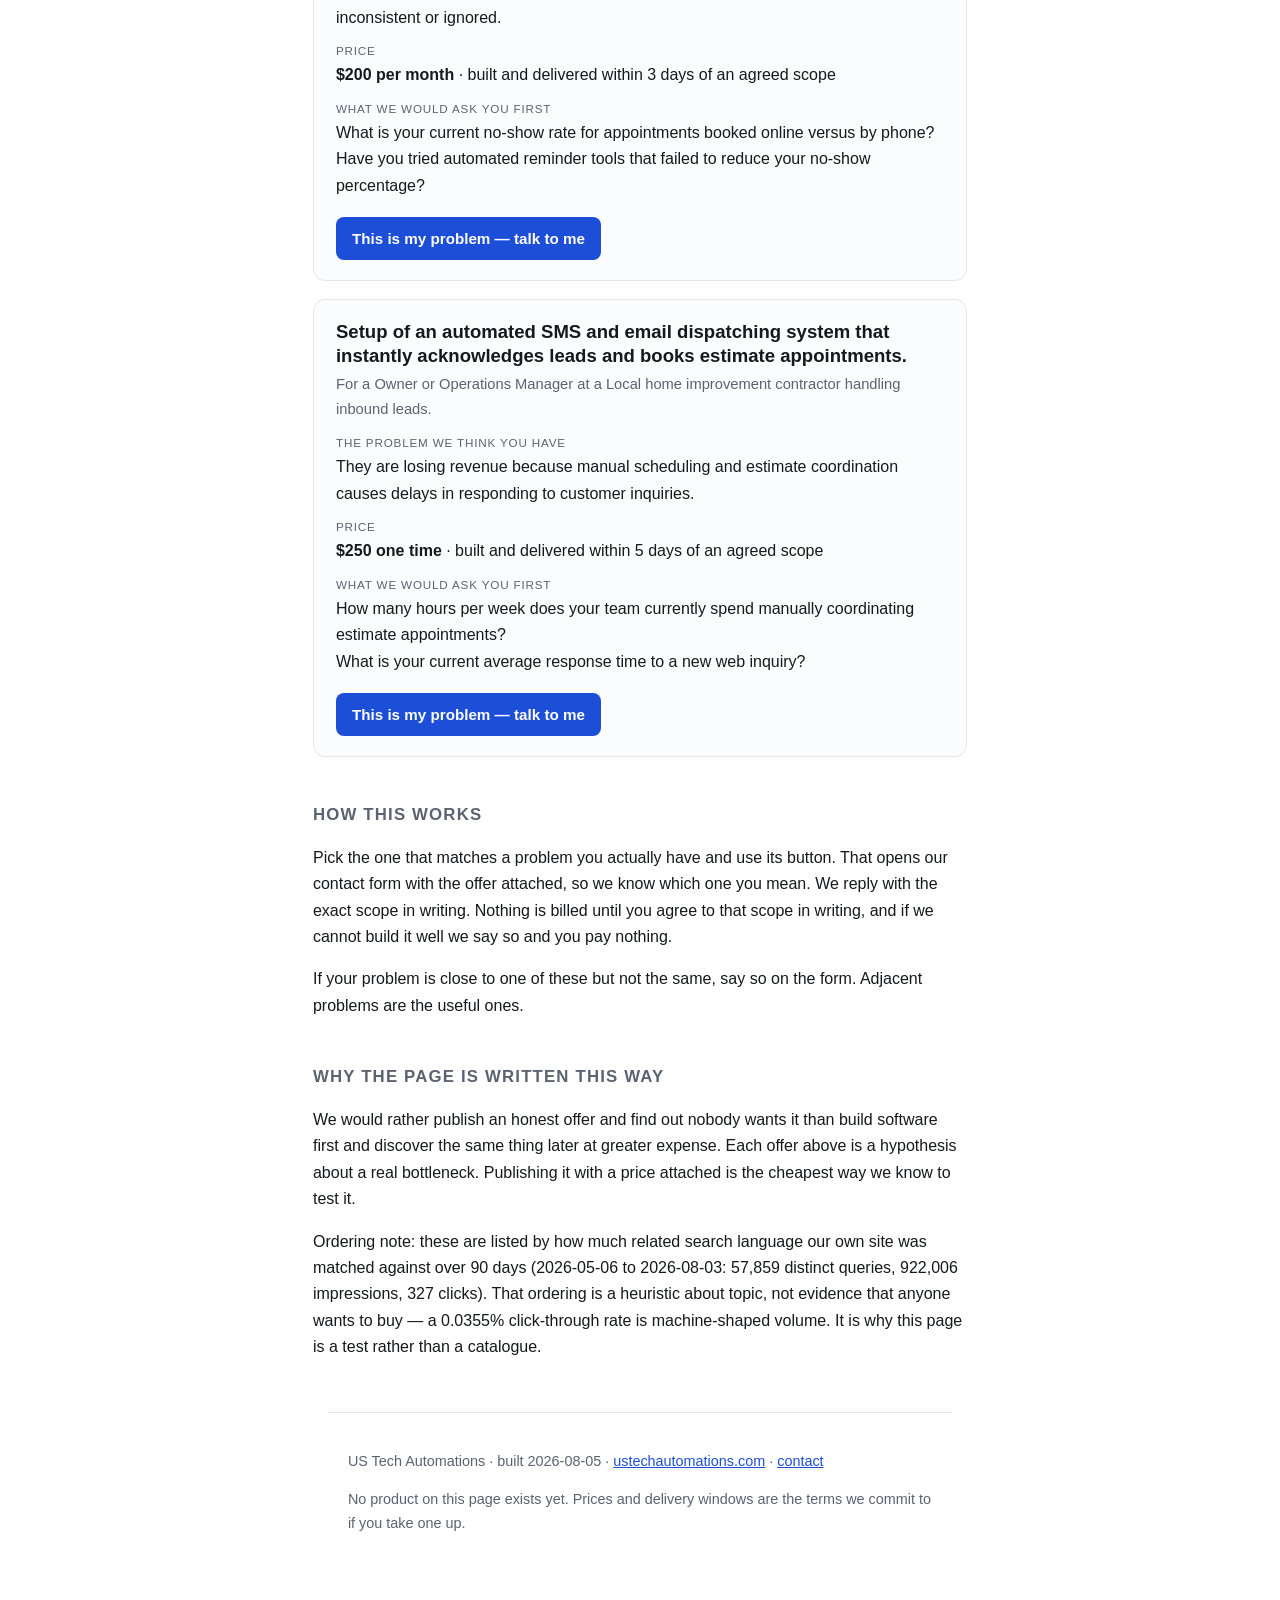
==== commit 01c2bf05: "feat: publish signed sealed-estate catalog" ====
--- a/index.html
+++ b/index.html
@@ -58,7 +58,7 @@
   <h2 class="sec">Public verification rail</h2>
   <div class="card">
     <h3>Check our evidence without trusting a sales claim</h3>
-    <p>Our <a href="https://ustechautomations.com/offers/certificates/">public verification certificates</a> expose their signed JSON, canonical payload, detached Ed25519 signature, public key and verifier. The companion <a href="https://ustechautomations.com/offers/charter/">forward-provenance charter</a> publishes the rail's guarantee, its checkpoint exemption and every counted legacy gap.</p>
+    <p>Our <a href="https://ustechautomations.com/offers/certificates/">public verification certificates</a> expose their signed JSON, canonical payload, detached Ed25519 signature, public key and verifier. The companion <a href="https://ustechautomations.com/offers/charter/">forward-provenance charter</a> publishes the rail's guarantee, its checkpoint exemption and every counted legacy gap. The <a href="https://ustechautomations.com/offers/catalog/">signed sealed-estate catalog</a> names every counted clock, held range, cadence, health state and coverage gap, then carries each canonical offer's price and request path without calling every offer machine-purchasable.</p>
   </div>
   <h2 class="sec">Open offers</h2>
       <article class="card" id="law-firm-client-intake-automation">
